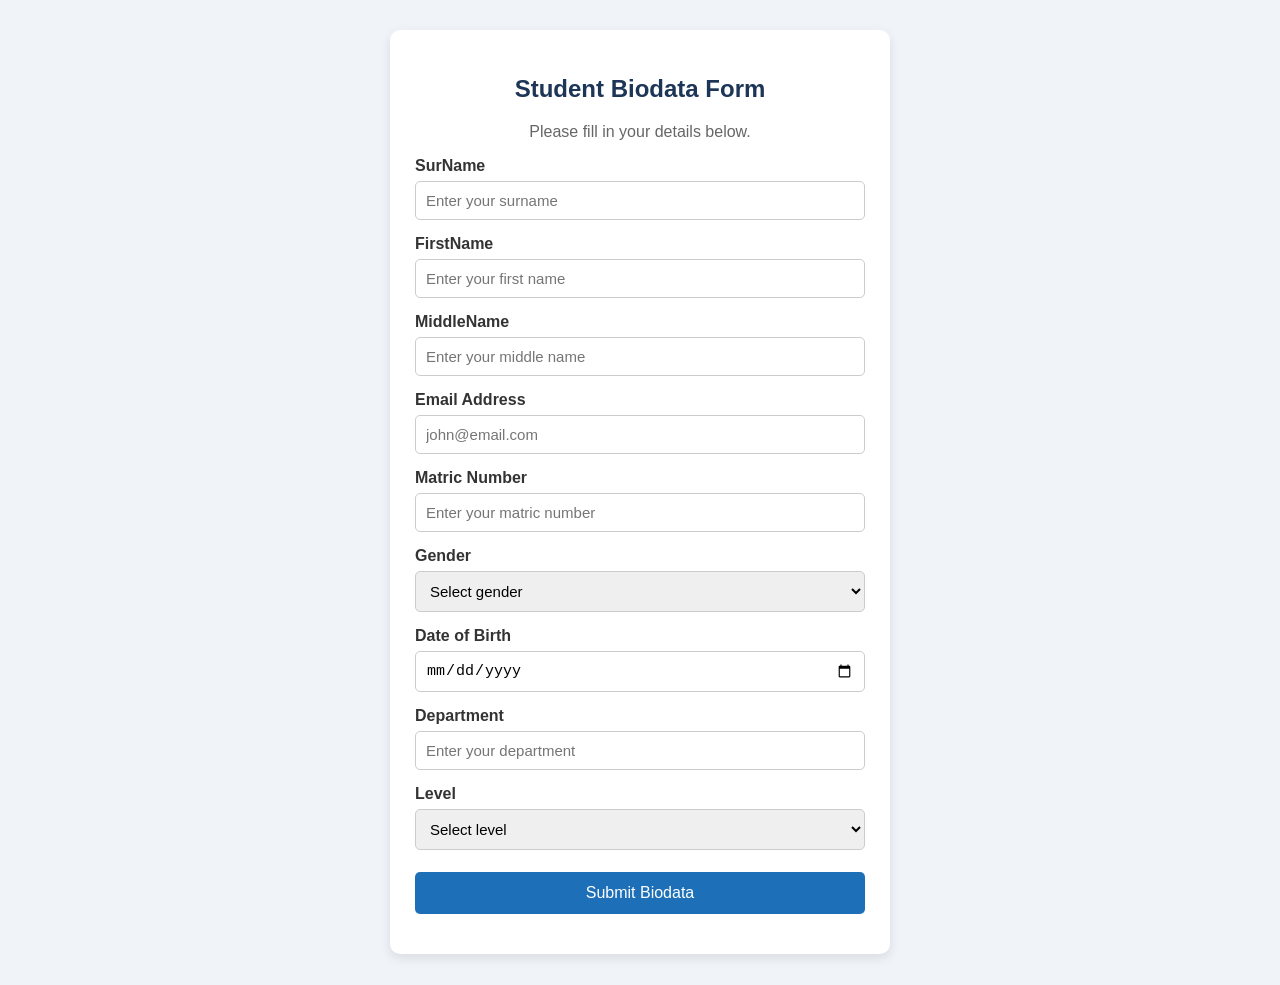
==== index.html @ f2c33992 "assignment---1" ====
<!DOCTYPE html>
<html lang="en">
<head>
    <meta charset="UTF-8">
    <meta name="viewport" content="width=device-width, initial-scale=1.0">

    <title>Student Biodata Form</title>
    <link rel="stylesheet" href="style.css">
</head>

<body>

    <div class="container">
        <h2>Student Biodata Form</h2>
        <p>Please fill in your details below.</p>

        <form id="biodataForm">

            <label for="surname">SurName</label>
            <input type="text" id="surname" name="surname" placeholder="Enter your surname" required>

            <label for="firstname"> FirstName</label>
            <input type="text" id="firstname" name="firstname" placeholder="Enter your first name" required>

            <label for="middlename"> MiddleName</label>
            <input type="text" id="middlename" placeholder="Enter your middle name" required>

            <label for="email">Email Address</label>
            <input type="email"  id="email" name="email" placeholder="john@email.com"  required>

            <label for="matric">Matric Number</label>
            <input type="text" id="matric" name="matric" placeholder="Enter your matric number" required>

            <label for="gender">Gender</label>
            <select id="gender" name="gender" required>
                <option value="">Select gender</option>
                <option value="Male">Male</option>
                <option value="Female">Female</option>
            </select>

            <label for="dob">Date of Birth</label>
            <input type="date"  id="dob"  name="dob" required >

            <label for="department">Department</label>
            <input type="text" id="department" name="department"  placeholder="Enter your department" required >

            <label for="level">Level</label>
            <select id="level" name="level" required>
                <option value="">Select level</option>
                <option value="100">100 Level</option>
                <option value="200">200 Level</option>
                <option value="300">300 Level</option>
                <option value="400">400 Level</option>
                <option value="500">500 Level</option>
            </select>

            <button type="submit">Submit Biodata</button>

            <div id="message" role="status" aria-live="polite"></div>

        </form>
    </div>

    <script src="index.js"></script>

</body>
</html>
---- style.css ----
* {
            box-sizing: border-box;
        }

        body {
            font-family: Arial, sans-serif;
            background-color: #f0f4f8;
            margin: 0;
            padding: 30px 15px;
        }

        .container {
            max-width: 500px;
            margin: auto;
            background: white;
            padding: 25px;
            border-radius: 10px;
            box-shadow: 0 4px 12px rgba(0, 0, 0, 0.1);
        }

        h2 {
            text-align: center;
            color: #1d3557;
        }

        p {
            text-align: center;
            color: #666;
        }

        label {
            display: block;
            margin-top: 15px;
            font-weight: bold;
            color: #333;
        }

        input, select {
            width: 100%;
            padding: 10px;
            margin-top: 6px;
            border: 1px solid #ccc;
            border-radius: 5px;
            font-size: 15px;
        }

        input:focus, select:focus {
            outline: none;
            border-color: #1d70b8;
        }

        button {
            width: 100%;
            padding: 12px;
            margin-top: 22px;
            background-color: #1d70b8;
            color: white;
            border: none;
            border-radius: 5px;
            font-size: 16px;
            cursor: pointer;
        }

        button:hover {
            background-color: #15558c;
        }

        #message {
            text-align: center;
            margin-top: 15px;
            font-weight: bold;
        }

        .error {
            color: #d62828;
        }

        .success {
            color: #218838;
        }
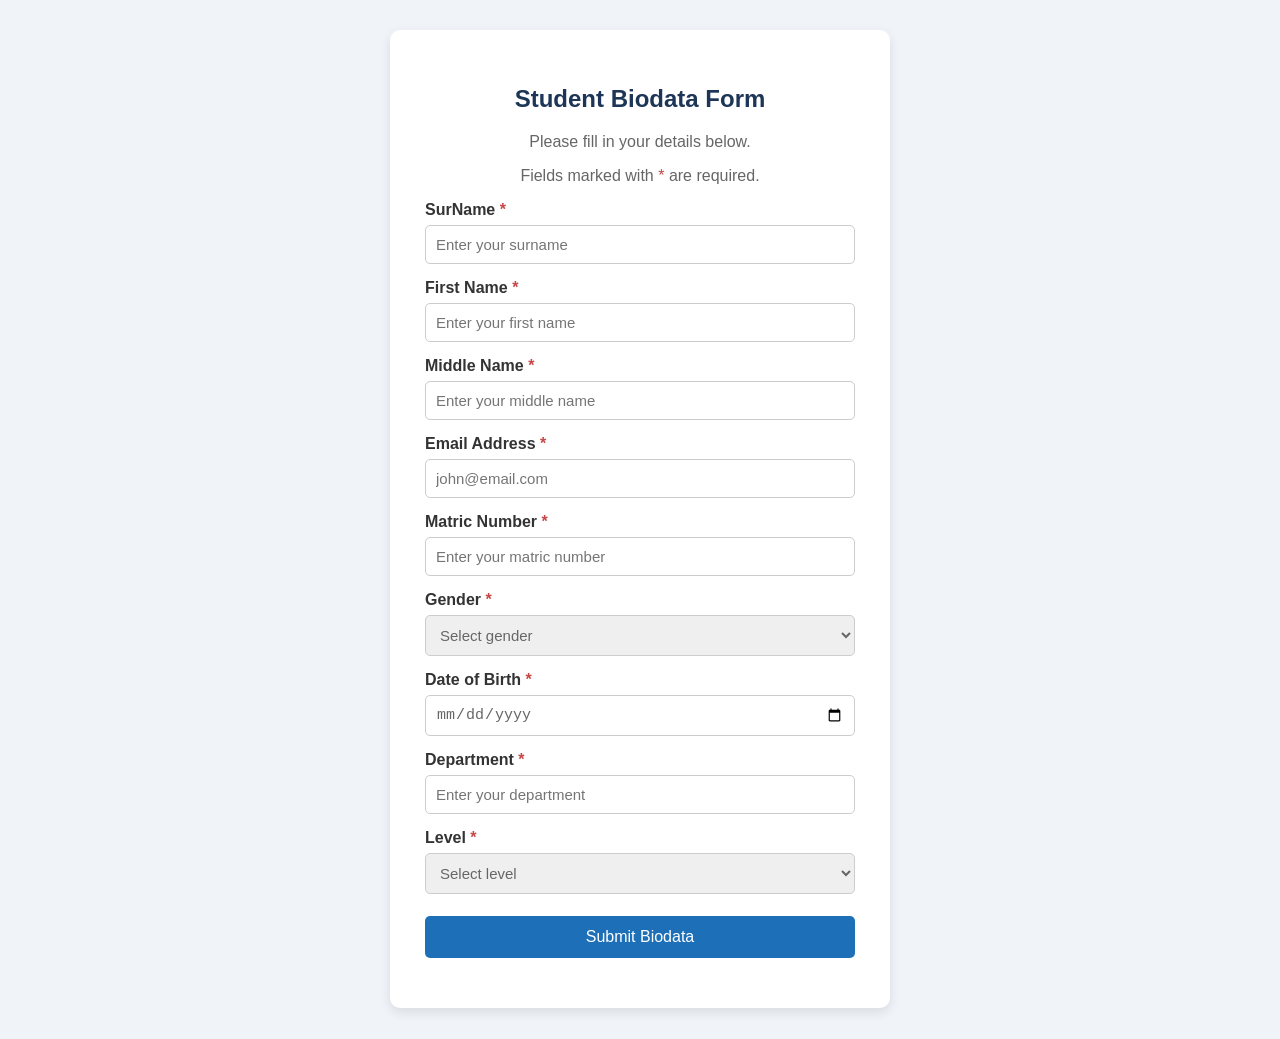
==== commit a5f01c43: "minor ui edits" ====
--- a/index.html
+++ b/index.html
@@ -14,38 +14,39 @@
     <div class="container">
         <h2>Student Biodata Form</h2>
         <p>Please fill in your details below.</p>
+        <p>Fields marked with <span class="required">*</span> are required.</p>
 
         <form id="biodataForm">
 
-            <label for="surname">SurName</label>
+            <label for="surname">SurName <span class="required">*</span></label>
             <input type="text" id="surname" name="surname" placeholder="Enter your surname" required>
 
-            <label for="firstname"> FirstName</label>
+            <label for="firstname"> First Name <span class="required">*</span></label>
             <input type="text" id="firstname" name="firstname" placeholder="Enter your first name" required>
 
-            <label for="middlename"> MiddleName</label>
-            <input type="text" id="middlename" placeholder="Enter your middle name" required>
+            <label for="middlename"> Middle Name <span class="required">*</span></label>
+            <input type="text" id="middlename" name="middlename" placeholder="Enter your middle name" required>
 
-            <label for="email">Email Address</label>
+            <label for="email">Email Address <span class="required">*</span></label>
             <input type="email"  id="email" name="email" placeholder="john@email.com"  required>
 
-            <label for="matric">Matric Number</label>
+            <label for="matric">Matric Number <span class="required">*</span></label>
             <input type="text" id="matric" name="matric" placeholder="Enter your matric number" required>
 
-            <label for="gender">Gender</label>
+            <label for="gender">Gender <span class="required">*</span></label>
             <select id="gender" name="gender" required>
                 <option value="">Select gender</option>
                 <option value="Male">Male</option>
                 <option value="Female">Female</option>
             </select>
 
-            <label for="dob">Date of Birth</label>
+            <label for="dob">Date of Birth <span class="required">*</span></label>
             <input type="date"  id="dob"  name="dob" required >
 
-            <label for="department">Department</label>
+            <label for="department">Department <span class="required">*</span></label>
             <input type="text" id="department" name="department"  placeholder="Enter your department" required >
 
-            <label for="level">Level</label>
+            <label for="level">Level <span class="required">*</span></label>
             <select id="level" name="level" required>
                 <option value="">Select level</option>
                 <option value="100">100 Level</option>
--- a/style.css
+++ b/style.css
@@ -6,14 +6,14 @@
             font-family: Arial, sans-serif;
             background-color: #f0f4f8;
             margin: 0;
-            padding: 30px 15px;
+            padding: 30px 25px;
         }
 
         .container {
             max-width: 500px;
             margin: auto;
             background: white;
-            padding: 25px;
+            padding: 35px;
             border-radius: 10px;
             box-shadow: 0 4px 12px rgba(0, 0, 0, 0.1);
         }
@@ -42,6 +42,7 @@
             border: 1px solid #ccc;
             border-radius: 5px;
             font-size: 15px;
+            color:#666;
         }
 
         input:focus, select:focus {
@@ -77,4 +78,7 @@
 
         .success {
             color: #218838;
+        }
+        .required {
+            color: #c74646;
         }
